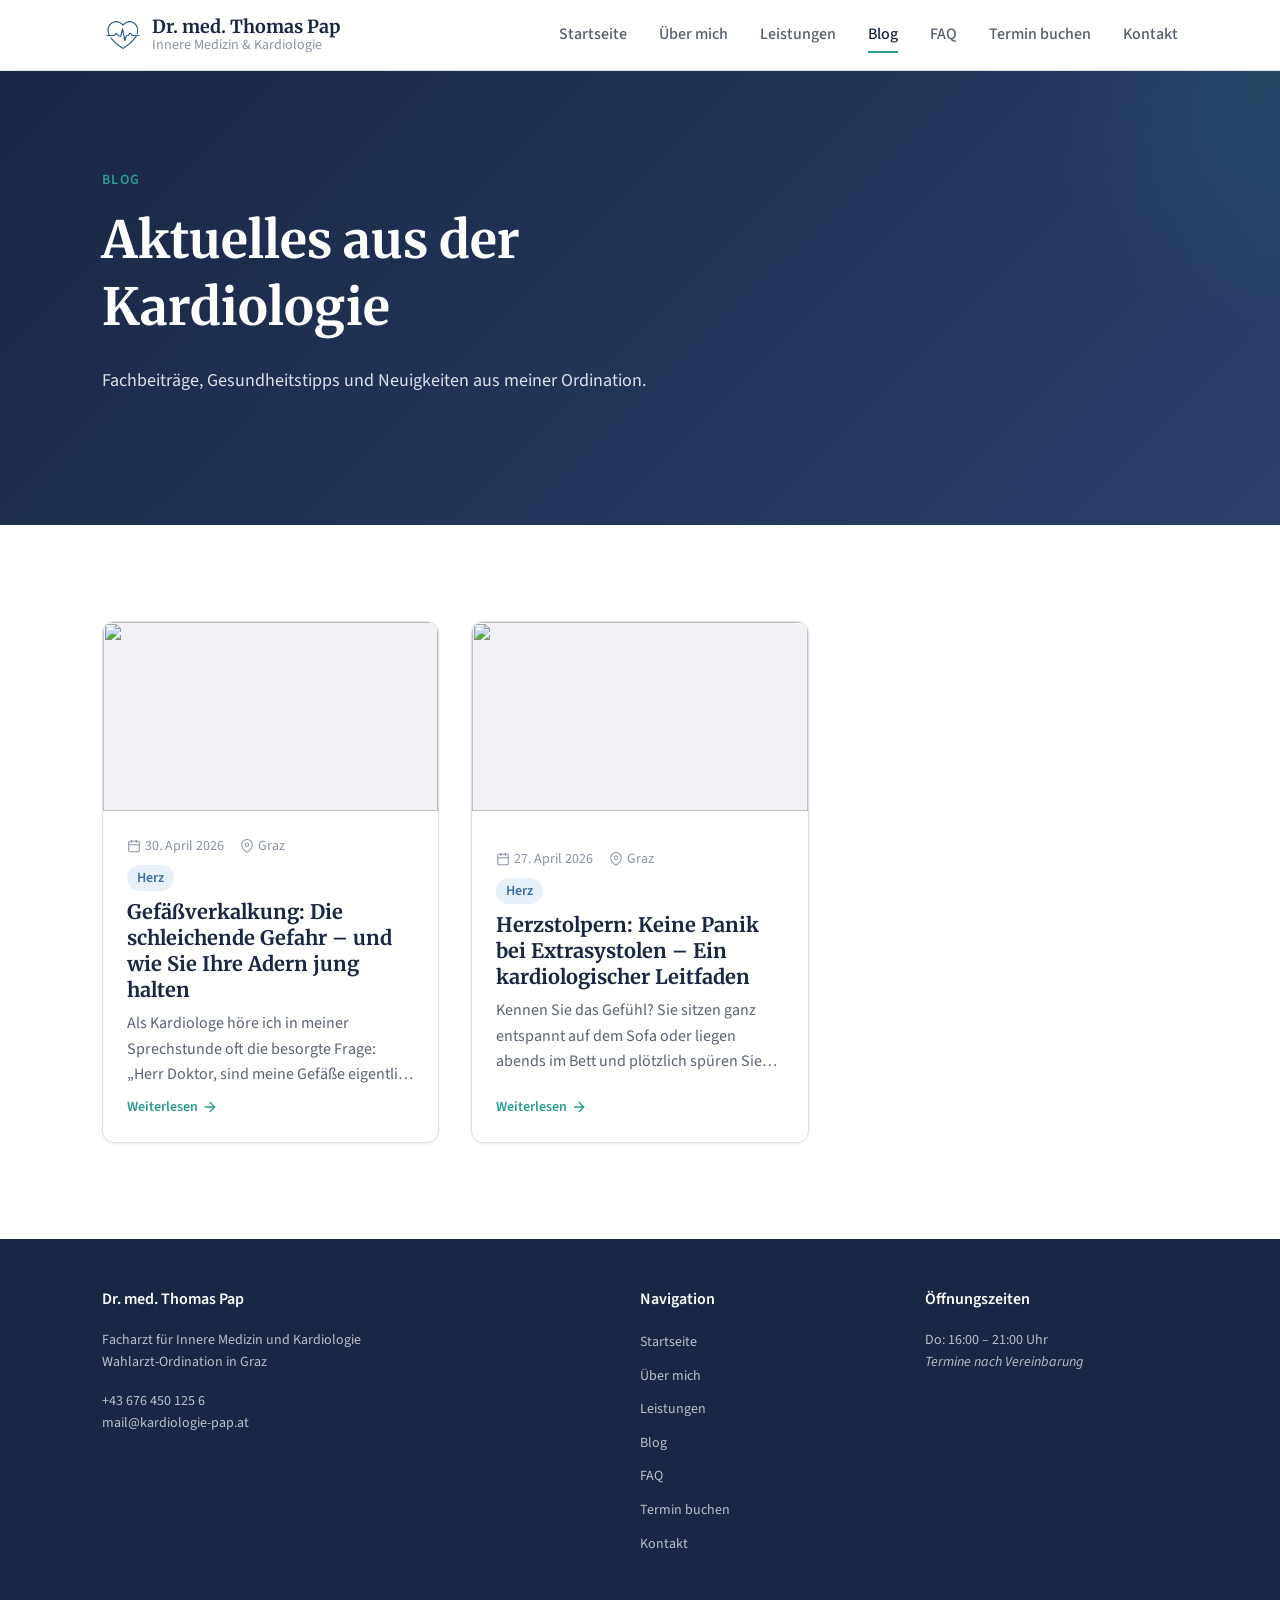
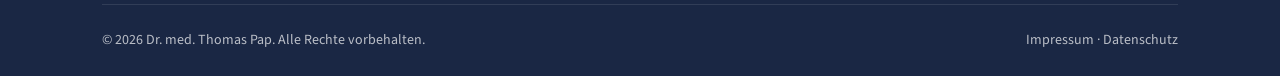
==== blog/index.html @ b49d15f1 "Initial commit" ====
<!DOCTYPE html>
<html lang="de-AT">
<head>
  <meta charset="UTF-8">
  <meta name="viewport" content="width=device-width, initial-scale=1.0">

  <!-- SEO -->
  <title>Blog – Dr. med. Thomas Pap | Kardiologe in Graz</title>
  <meta name="description" content="Aktuelles aus der Kardiologie: Fachbeiträge, Gesundheitstipps und Neuigkeiten aus der Ordination von Dr. med. Thomas Pap in Graz.">
  <meta name="robots" content="index, follow">
  <link rel="canonical" href="https://www.kardiologie-pap.at/blog/">

  <!-- Open Graph -->
  <meta property="og:type" content="website">
  <meta property="og:title" content="Blog – Dr. med. Thomas Pap | Kardiologe in Graz">
  <meta property="og:description" content="Aktuelles aus der Kardiologie: Fachbeiträge, Gesundheitstipps und Neuigkeiten aus der Ordination von Dr. med. Thomas Pap in Graz.">
  <meta property="og:url" content="https://www.kardiologie-pap.at/blog/">
  <meta property="og:locale" content="de_AT">
  <meta property="og:site_name" content="Dr. med. Thomas Pap">


  <link rel="icon" href="/favicon.ico" type="image/x-icon">
  <link rel="preconnect" href="https://fonts.googleapis.com">
  <link rel="preconnect" href="https://fonts.gstatic.com" crossorigin>
  <link href="https://fonts.googleapis.com/css2?family=Merriweather:wght@700&family=Source+Sans+3:wght@400;500;600;700&display=swap" rel="stylesheet">
  <link rel="stylesheet" href="/style.css">

  <style>
    .blog-grid {
      display: grid;
      gap: var(--sp-xl);
    }
    .blog-card {
      display: grid;
      background: var(--clr-white);
      border: 1px solid var(--clr-gray-200);
      border-radius: var(--border-radius-lg);
      overflow: hidden;
      box-shadow: var(--shadow-sm);
      transition: box-shadow var(--transition), transform var(--transition);
      cursor: pointer;
      text-decoration: none;
      color: inherit;
    }
    .blog-card:hover {
      box-shadow: var(--shadow-md);
      transform: translateY(-2px);
    }
    .blog-card__thumb {
      width: 100%;
      aspect-ratio: 16 / 9;
      overflow: hidden;
      background: var(--clr-gray-100);
    }
    .blog-card__thumb img {
      width: 100%;
      height: 100%;
      object-fit: cover;
      display: block;
    }
    .blog-card__body {
      padding: var(--sp-lg);
      display: flex;
      flex-direction: column;
      gap: var(--sp-sm);
    }
    .blog-card__meta {
      display: flex;
      flex-wrap: wrap;
      gap: var(--sp-sm) var(--sp-md);
      font-size: var(--fs-sm);
      color: var(--clr-gray-400);
    }
    .blog-card__meta span {
      display: inline-flex;
      align-items: center;
      gap: 4px;
    }
    .blog-card__meta svg {
      width: 14px;
      height: 14px;
      stroke: var(--clr-gray-400);
      fill: none;
      stroke-width: 1.8;
      stroke-linecap: round;
      stroke-linejoin: round;
    }
    .blog-card__category {
      display: inline-block;
      background: var(--clr-blue-light);
      color: var(--clr-blue);
      font-size: var(--fs-sm);
      font-weight: var(--fw-semibold);
      padding: 2px 10px;
      border-radius: 100px;
      width: fit-content;
    }
    .blog-card__title {
      font-family: var(--ff-heading);
      font-size: var(--fs-xl);
      font-weight: var(--fw-bold);
      color: var(--clr-navy);
      line-height: var(--lh-tight);
    }
    .blog-card__excerpt {
      font-size: var(--fs-base);
      color: var(--clr-text-light);
      line-height: var(--lh-normal);
      display: -webkit-box;
      -webkit-line-clamp: 3;
      -webkit-box-orient: vertical;
      overflow: hidden;
    }
    .blog-card__read-more {
      font-size: var(--fs-sm);
      font-weight: var(--fw-semibold);
      color: var(--clr-accent);
      margin-top: auto;
      display: inline-flex;
      align-items: center;
      gap: 4px;
    }
    .blog-card__read-more svg {
      width: 16px;
      height: 16px;
      stroke: currentColor;
      fill: none;
      stroke-width: 2;
      stroke-linecap: round;
      stroke-linejoin: round;
    }
    .blog-state {
      text-align: center;
      padding: var(--sp-3xl) var(--sp-lg);
      color: var(--clr-gray-400);
    }
    .blog-state svg {
      width: 64px;
      height: 64px;
      stroke: var(--clr-gray-200);
      fill: none;
      stroke-width: 1.5;
      stroke-linecap: round;
      stroke-linejoin: round;
      margin-bottom: var(--sp-md);
    }
    .blog-state p { font-size: var(--fs-lg); }
    @media (min-width: 600px) {
      .blog-grid { grid-template-columns: repeat(2, 1fr); }
    }
    @media (min-width: 900px) {
      .blog-grid { grid-template-columns: repeat(3, 1fr); }
    }
  </style>
</head>
<body>

  <a href="#main-content" class="skip-link">Zum Hauptinhalt springen</a>

  <header class="site-header" role="banner">
    <div class="container">
      <a href="/" class="logo" aria-label="Zur Startseite von Dr. med. Thomas Pap">
        <img src="/img/icons/logo.png" alt="" class="logo__img" width="42" height="42">
        <span class="logo__text">
          <span class="logo__name">Dr. med. Thomas Pap</span>
          <span class="logo__subtitle">Innere Medizin &amp; Kardiologie</span>
        </span>
      </a>
      <nav class="main-nav" aria-label="Hauptnavigation">
        <ul class="main-nav__list">
          <li><a href="/" class="main-nav__link">Startseite</a></li>
          <li><a href="/ueber-mich/" class="main-nav__link">Über mich</a></li>
          <li><a href="/leistungen/" class="main-nav__link">Leistungen</a></li>
          <li><a href="/blog/" class="main-nav__link main-nav__link--active" aria-current="page">Blog</a></li>
          <li><a href="/faq/" class="main-nav__link">FAQ</a></li>
          <li><a href="/termin/" class="main-nav__link">Termin buchen</a></li>
          <li><a href="/kontakt/" class="main-nav__link">Kontakt</a></li>
        </ul>
      </nav>
      <button class="burger" aria-label="Menü öffnen" aria-expanded="false" aria-controls="mobile-nav">
        <span class="burger__line"></span>
        <span class="burger__line"></span>
        <span class="burger__line"></span>
      </button>
    </div>
  </header>

  <nav class="mobile-nav" id="mobile-nav" aria-label="Mobile Navigation" aria-hidden="true">
    <ul class="mobile-nav__list">
      <li><a href="/" class="mobile-nav__link">Startseite</a></li>
      <li><a href="/ueber-mich/" class="mobile-nav__link">Über mich</a></li>
      <li><a href="/leistungen/" class="mobile-nav__link">Leistungen</a></li>
      <li><a href="/blog/" class="mobile-nav__link" aria-current="page">Blog</a></li>
      <li><a href="/faq/" class="mobile-nav__link">FAQ</a></li>
      <li><a href="/termin/" class="mobile-nav__link">Termin buchen</a></li>
      <li><a href="/kontakt/" class="mobile-nav__link">Kontakt</a></li>
    </ul>
  </nav>

  <main id="main-content">
    <section class="hero hero--compact" aria-labelledby="page-title">
      <div class="container">
        <div class="hero__content">
          <span class="hero__overline">Blog</span>
          <h1 id="page-title" class="hero__title">Aktuelles aus der Kardiologie</h1>
          <p class="hero__text">
            Fachbeiträge, Gesundheitstipps und Neuigkeiten aus meiner Ordination.
          </p>
        </div>
      </div>
    </section>

    <section class="section" aria-labelledby="blog-listing-title">
      <div class="container">
        <h2 id="blog-listing-title" class="sr-only">Alle Beiträge</h2>
        <div class="blog-grid">
          <a href="/blog/gefaessverkalkung-die-schleichende-gefahr-und-wie-sie-ihre-adern-jung-halten/" class="blog-card" aria-label="Gefäßverkalkung: Die schleichende Gefahr – und wie Sie Ihre Adern jung halten">
            <div class="blog-card__thumb"><img src="https://images.ctfassets.net/6sdconw1l4gr/7nNPkNC2DsOHUejgGKo9J9/19fb65e7c8d4712c5607fc80df3ca9a5/Bildschirmfoto_2026-04-07_um_18.14.18.png?w=600&amp;h=338&amp;fit=fill&amp;q=80" alt="" loading="lazy"></div>
            <div class="blog-card__body">
              <div class="blog-card__meta">
                <span><svg viewBox="0 0 24 24" xmlns="http://www.w3.org/2000/svg"><rect x="3" y="4" width="18" height="18" rx="2" ry="2"/><line x1="16" y1="2" x2="16" y2="6"/><line x1="8" y1="2" x2="8" y2="6"/><line x1="3" y1="10" x2="21" y2="10"/></svg> 30. April 2026</span>
                <span><svg viewBox="0 0 24 24" xmlns="http://www.w3.org/2000/svg"><path d="M21 10c0 7-9 13-9 13s-9-6-9-13a9 9 0 0 1 18 0z"/><circle cx="12" cy="10" r="3"/></svg> Graz</span>
              </div>
              <span class="blog-card__category">Herz</span>
              <h3 class="blog-card__title">Gefäßverkalkung: Die schleichende Gefahr – und wie Sie Ihre Adern jung halten</h3>
              <p class="blog-card__excerpt">Als Kardiologe höre ich in meiner Sprechstunde oft die besorgte Frage: „Herr Doktor, sind meine Gefäße eigentlich schon verkalkt?“ Der medizinische Fachbegriff ...</p>
              <span class="blog-card__read-more">Weiterlesen <svg viewBox="0 0 24 24" xmlns="http://www.w3.org/2000/svg"><line x1="5" y1="12" x2="19" y2="12"/><polyline points="12 5 19 12 12 19"/></svg></span>
            </div>
          </a>

          <a href="/blog/herzstolpern-keine-panik-bei-extrasystolen-ein-kardiologischer-leitfaden/" class="blog-card" aria-label="Herzstolpern: Keine Panik bei Extrasystolen – Ein kardiologischer Leitfaden">
            <div class="blog-card__thumb"><img src="https://images.ctfassets.net/6sdconw1l4gr/7Fhcdj0v82UOC1ypyKiWtR/5c0480b1bed5fb005dbb549a1f64c966/Bildschirmfoto_2026-04-07_um_18.13.57.png?w=600&amp;h=338&amp;fit=fill&amp;q=80" alt="" loading="lazy"></div>
            <div class="blog-card__body">
              <div class="blog-card__meta">
                <span><svg viewBox="0 0 24 24" xmlns="http://www.w3.org/2000/svg"><rect x="3" y="4" width="18" height="18" rx="2" ry="2"/><line x1="16" y1="2" x2="16" y2="6"/><line x1="8" y1="2" x2="8" y2="6"/><line x1="3" y1="10" x2="21" y2="10"/></svg> 27. April 2026</span>
                <span><svg viewBox="0 0 24 24" xmlns="http://www.w3.org/2000/svg"><path d="M21 10c0 7-9 13-9 13s-9-6-9-13a9 9 0 0 1 18 0z"/><circle cx="12" cy="10" r="3"/></svg> Graz</span>
              </div>
              <span class="blog-card__category">Herz</span>
              <h3 class="blog-card__title">Herzstolpern: Keine Panik bei Extrasystolen – Ein kardiologischer Leitfaden</h3>
              <p class="blog-card__excerpt">Kennen Sie das Gefühl? Sie sitzen ganz entspannt auf dem Sofa oder liegen abends im Bett und plötzlich spüren Sie es: ein unerwartetes Pochen in der Brust, ein ...</p>
              <span class="blog-card__read-more">Weiterlesen <svg viewBox="0 0 24 24" xmlns="http://www.w3.org/2000/svg"><line x1="5" y1="12" x2="19" y2="12"/><polyline points="12 5 19 12 12 19"/></svg></span>
            </div>
          </a>
        </div>
      </div>
    </section>
  </main>

  <footer class="site-footer" role="contentinfo">
    <div class="container">
      <div class="footer-grid">
        <div>
          <p class="footer__heading">Dr. med. Thomas Pap</p>
          <p class="footer__text">
            Facharzt für Innere Medizin und Kardiologie<br>
            Wahlarzt-Ordination in Graz
          </p>
          <p class="footer__text" style="margin-top: var(--sp-md);">
            <a href="tel:+436764501256">+43 676 450 125 6</a><br>
            <a href="mailto:mail@kardiologie-pap.at">mail@kardiologie-pap.at</a>
          </p>
        </div>
        <div>
          <p class="footer__heading">Navigation</p>
          <ul class="footer__nav-list">
            <li><a href="/" class="footer__nav-link">Startseite</a></li>
            <li><a href="/ueber-mich/" class="footer__nav-link">Über mich</a></li>
            <li><a href="/leistungen/" class="footer__nav-link">Leistungen</a></li>
            <li><a href="/blog/" class="footer__nav-link">Blog</a></li>
            <li><a href="/faq/" class="footer__nav-link">FAQ</a></li>
            <li><a href="/termin/" class="footer__nav-link">Termin buchen</a></li>
            <li><a href="/kontakt/" class="footer__nav-link">Kontakt</a></li>
          </ul>
        </div>
        <div>
          <p class="footer__heading">Öffnungszeiten</p>
          <p class="footer__text">
            Do: 16:00 – 21:00 Uhr<br>
            
            <em>Termine nach Vereinbarung</em>
          </p>
        </div>
      </div>
      <div class="footer__bottom">
        <span>&copy; 2026 Dr. med. Thomas Pap. Alle Rechte vorbehalten.</span>
        <span>
          <a href="/impressum/">Impressum</a> &middot;
          <a href="/datenschutz/">Datenschutz</a>
        </span>
      </div>
    </div>
  </footer>

  <script>
    (function () {
      'use strict';
      var burger = document.querySelector('.burger');
      var mobileNav = document.getElementById('mobile-nav');
      var mobileLinks = mobileNav.querySelectorAll('.mobile-nav__link');
      function toggleMenu() {
        var isOpen = burger.getAttribute('aria-expanded') === 'true';
        burger.setAttribute('aria-expanded', String(!isOpen));
        burger.setAttribute('aria-label', isOpen ? 'Menü öffnen' : 'Menü schließen');
        mobileNav.setAttribute('aria-hidden', String(isOpen));
        document.body.style.overflow = isOpen ? '' : 'hidden';
      }
      burger.addEventListener('click', toggleMenu);
      mobileLinks.forEach(function (link) {
        link.addEventListener('click', function () {
          burger.setAttribute('aria-expanded', 'false');
          burger.setAttribute('aria-label', 'Menü öffnen');
          mobileNav.setAttribute('aria-hidden', 'true');
          document.body.style.overflow = '';
        });
      });
      document.addEventListener('keydown', function (e) {
        if (e.key === 'Escape' && burger.getAttribute('aria-expanded') === 'true') {
          toggleMenu(); burger.focus();
        }
      });
      var header = document.querySelector('.site-header');
      window.addEventListener('scroll', function () {
        header.classList.toggle('scrolled', window.scrollY > 10);
      }, { passive: true });
    })();
  </script>
</body>
</html>
---- style.css ----
/* ============================================
   Dr. med. Thomas Pap – Kardiologie Graz
   Global Stylesheet | Mobile-First
   ============================================ */

/* --- CSS Custom Properties --- */
:root {
  /* Colors */
  --clr-navy: #1a2744;
  --clr-navy-light: #2a3f6a;
  --clr-blue: #3a6ea5;
  --clr-blue-light: #e8f0fa;
  --clr-accent: #2a9d8f;
  --clr-accent-hover: #21867a;
  --clr-white: #ffffff;
  --clr-offwhite: #f7f9fc;
  --clr-gray-100: #f0f2f5;
  --clr-gray-200: #dce1e8;
  --clr-gray-400: #8a94a6;
  --clr-gray-600: #555e6e;
  --clr-gray-800: #2d3342;
  --clr-text: #333b4a;
  --clr-text-light: #5a6375;
  --clr-danger: #c0392b;

  /* Typography */
  --ff-heading: 'Merriweather', Georgia, 'Times New Roman', serif;
  --ff-body: 'Source Sans 3', 'Segoe UI', Roboto, Helvetica, Arial, sans-serif;
  --fs-base: 1rem;
  --fs-sm: 0.875rem;
  --fs-lg: 1.125rem;
  --fs-xl: 1.25rem;
  --fs-2xl: 1.5rem;
  --fs-3xl: 2rem;
  --fs-4xl: 2.5rem;
  --fs-hero: 2.75rem;
  --fw-normal: 400;
  --fw-medium: 500;
  --fw-semibold: 600;
  --fw-bold: 700;
  --lh-tight: 1.3;
  --lh-normal: 1.6;
  --lh-loose: 1.8;

  /* Spacing */
  --sp-xs: 0.25rem;
  --sp-sm: 0.5rem;
  --sp-md: 1rem;
  --sp-lg: 1.5rem;
  --sp-xl: 2rem;
  --sp-2xl: 3rem;
  --sp-3xl: 4rem;
  --sp-4xl: 6rem;

  /* Layout */
  --max-width: 1140px;
  --max-width-narrow: 780px;
  --border-radius: 6px;
  --border-radius-lg: 12px;

  /* Shadows */
  --shadow-sm: 0 1px 3px rgba(26, 39, 68, 0.08);
  --shadow-md: 0 4px 12px rgba(26, 39, 68, 0.1);
  --shadow-lg: 0 8px 30px rgba(26, 39, 68, 0.12);

  /* Transitions */
  --transition: 0.25s ease;
}

/* --- Reset & Base --- */
*,
*::before,
*::after {
  box-sizing: border-box;
  margin: 0;
  padding: 0;
}

html {
  scroll-behavior: smooth;
  -webkit-text-size-adjust: 100%;
}

body {
  font-family: var(--ff-body);
  font-size: var(--fs-base);
  font-weight: var(--fw-normal);
  line-height: var(--lh-normal);
  color: var(--clr-text);
  background-color: var(--clr-white);
  -webkit-font-smoothing: antialiased;
  -moz-osx-font-smoothing: grayscale;
}

img {
  max-width: 100%;
  height: auto;
  display: block;
}

a {
  color: var(--clr-blue);
  text-decoration: none;
  transition: color var(--transition);
}

a:hover,
a:focus-visible {
  color: var(--clr-accent);
}

ul, ol {
  list-style: none;
}

h1, h2, h3, h4, h5, h6 {
  font-family: var(--ff-heading);
  font-weight: var(--fw-bold);
  line-height: var(--lh-tight);
  color: var(--clr-navy);
}

h1 { font-size: var(--fs-3xl); }
h2 { font-size: var(--fs-2xl); }
h3 { font-size: var(--fs-xl); }

p + p {
  margin-top: var(--sp-md);
}

/* --- Focus Visible (a11y) --- */
:focus-visible {
  outline: 3px solid var(--clr-accent);
  outline-offset: 2px;
}

/* --- Skip to Content (a11y) --- */
.skip-link {
  position: absolute;
  top: -100%;
  left: var(--sp-md);
  background: var(--clr-navy);
  color: var(--clr-white);
  padding: var(--sp-sm) var(--sp-md);
  border-radius: var(--border-radius);
  z-index: 1000;
  font-weight: var(--fw-semibold);
}

.skip-link:focus {
  top: var(--sp-md);
}

/* --- Container --- */
.container {
  width: 100%;
  max-width: var(--max-width);
  margin-inline: auto;
  padding-inline: var(--sp-lg);
}

.container--narrow {
  max-width: var(--max-width-narrow);
}

/* --- Buttons --- */
.btn {
  display: inline-flex;
  align-items: center;
  justify-content: center;
  gap: var(--sp-sm);
  padding: 0.8em 1.8em;
  font-family: var(--ff-body);
  font-size: var(--fs-base);
  font-weight: var(--fw-semibold);
  line-height: 1;
  border: 2px solid transparent;
  border-radius: var(--border-radius);
  cursor: pointer;
  transition: background-color var(--transition), color var(--transition), border-color var(--transition), transform var(--transition);
  text-align: center;
}

.btn:hover {
  transform: translateY(-1px);
}

.btn:active {
  transform: translateY(0);
}

.btn--primary {
  background-color: var(--clr-accent);
  color: var(--clr-white);
  border-color: var(--clr-accent);
}

.btn--primary:hover,
.btn--primary:focus-visible {
  background-color: var(--clr-accent-hover);
  border-color: var(--clr-accent-hover);
  color: var(--clr-white);
}

.btn--outline {
  background-color: transparent;
  color: var(--clr-white);
  border-color: var(--clr-white);
}

.btn--outline:hover,
.btn--outline:focus-visible {
  background-color: var(--clr-white);
  color: var(--clr-navy);
}

.btn--outline-dark {
  background-color: transparent;
  color: var(--clr-navy);
  border-color: var(--clr-navy);
}

.btn--outline-dark:hover,
.btn--outline-dark:focus-visible {
  background-color: var(--clr-navy);
  color: var(--clr-white);
}

.btn--lg {
  padding: 1em 2.4em;
  font-size: var(--fs-lg);
}

/* --- Header / Navigation --- */
.site-header {
  position: sticky;
  top: 0;
  z-index: 100;
  background-color: var(--clr-white);
  border-bottom: 1px solid var(--clr-gray-200);
  transition: box-shadow var(--transition);
}

.site-header.scrolled {
  box-shadow: var(--shadow-md);
}

.site-header .container {
  display: flex;
  align-items: center;
  justify-content: space-between;
  height: 70px;
}

.logo {
  display: flex;
  align-items: center;
  gap: var(--sp-sm);
  text-decoration: none;
  line-height: 1.2;
}

.logo__img {
  width: 42px;
  height: 42px;
  border-radius: 6px;
  object-fit: contain;
  flex-shrink: 0;
}

.logo__text {
  display: flex;
  flex-direction: column;
}

.logo__name {
  font-family: var(--ff-heading);
  font-size: var(--fs-lg);
  font-weight: var(--fw-bold);
  color: var(--clr-navy);
}

.logo__subtitle {
  font-size: var(--fs-sm);
  color: var(--clr-gray-400);
  font-weight: var(--fw-normal);
}

/* Desktop Nav */
.main-nav__list {
  display: none;
  gap: var(--sp-xl);
}

.main-nav__link {
  font-size: var(--fs-base);
  font-weight: var(--fw-medium);
  color: var(--clr-gray-600);
  padding: var(--sp-sm) 0;
  position: relative;
  transition: color var(--transition);
}

.main-nav__link::after {
  content: '';
  position: absolute;
  bottom: 0;
  left: 0;
  width: 0;
  height: 2px;
  background-color: var(--clr-accent);
  transition: width var(--transition);
}

.main-nav__link:hover,
.main-nav__link:focus-visible,
.main-nav__link--active {
  color: var(--clr-navy);
}

.main-nav__link:hover::after,
.main-nav__link:focus-visible::after,
.main-nav__link--active::after {
  width: 100%;
}

/* Burger Button */
.burger {
  display: flex;
  flex-direction: column;
  justify-content: center;
  gap: 5px;
  width: 30px;
  height: 30px;
  background: none;
  border: none;
  cursor: pointer;
  padding: 0;
  z-index: 110;
}

.burger__line {
  display: block;
  width: 100%;
  height: 2px;
  background-color: var(--clr-navy);
  border-radius: 2px;
  transition: transform var(--transition), opacity var(--transition);
}

.burger[aria-expanded="true"] .burger__line:nth-child(1) {
  transform: translateY(7px) rotate(45deg);
}

.burger[aria-expanded="true"] .burger__line:nth-child(2) {
  opacity: 0;
}

.burger[aria-expanded="true"] .burger__line:nth-child(3) {
  transform: translateY(-7px) rotate(-45deg);
}

/* Mobile Menu Overlay */
.mobile-nav {
  position: fixed;
  inset: 0;
  background-color: rgba(26, 39, 68, 0.97);
  display: flex;
  align-items: center;
  justify-content: center;
  opacity: 0;
  visibility: hidden;
  transition: opacity 0.3s ease, visibility 0.3s ease;
  z-index: 105;
}

.mobile-nav[aria-hidden="false"] {
  opacity: 1;
  visibility: visible;
}

.mobile-nav__list {
  text-align: center;
  display: flex;
  flex-direction: column;
  gap: var(--sp-xl);
}

.mobile-nav__link {
  font-family: var(--ff-heading);
  font-size: var(--fs-2xl);
  color: var(--clr-white);
  font-weight: var(--fw-bold);
  transition: color var(--transition);
}

.mobile-nav__link:hover,
.mobile-nav__link:focus-visible {
  color: var(--clr-accent);
}

/* --- Hero Section --- */
.hero {
  background: linear-gradient(135deg, var(--clr-navy) 0%, var(--clr-navy-light) 100%);
  color: var(--clr-white);
  padding: var(--sp-3xl) 0 var(--sp-4xl);
  position: relative;
  overflow: hidden;
}

.hero::before {
  content: '';
  position: absolute;
  top: -50%;
  right: -20%;
  width: 500px;
  height: 500px;
  background: radial-gradient(circle, rgba(42, 157, 143, 0.15) 0%, transparent 70%);
  border-radius: 50%;
  pointer-events: none;
}

/* Video Hero (index.html only, desktop) */
.hero--video {
  padding: 0;
  min-height: 520px;
  display: flex;
  align-items: center;
}

.hero--video::before { display: none; }

.hero__video-wrap {
  position: absolute;
  inset: 0;
  z-index: 0;
  overflow: hidden;
  display: none; /* hidden on mobile */
}

.hero__video-wrap video {
  width: 100%;
  height: 100%;
  object-fit: cover;
}

.hero__video-overlay {
  position: absolute;
  inset: 0;
  background: linear-gradient(135deg, rgba(26, 39, 68, 0.82) 0%, rgba(42, 63, 106, 0.72) 100%);
}

/* Fallback image for mobile / no-video */
.hero__fallback-img {
  position: absolute;
  inset: 0;
  z-index: 0;
  overflow: hidden;
}

.hero__fallback-img img {
  width: 100%;
  height: 100%;
  object-fit: cover;
}

.hero__fallback-img::after {
  content: '';
  position: absolute;
  inset: 0;
  background: linear-gradient(135deg, rgba(26, 39, 68, 0.85) 0%, rgba(42, 63, 106, 0.75) 100%);
}

.hero__content {
  position: relative;
  z-index: 1;
  max-width: 640px;
}

.hero__overline {
  display: inline-block;
  font-size: var(--fs-sm);
  font-weight: var(--fw-semibold);
  text-transform: uppercase;
  letter-spacing: 0.1em;
  color: var(--clr-accent);
  margin-bottom: var(--sp-md);
}

.hero__title {
  font-size: var(--fs-3xl);
  color: var(--clr-white);
  margin-bottom: var(--sp-lg);
}

.hero__text {
  font-size: var(--fs-lg);
  line-height: var(--lh-loose);
  color: rgba(255, 255, 255, 0.85);
  margin-bottom: var(--sp-xl);
}

.hero__actions {
  display: flex;
  flex-wrap: wrap;
  gap: var(--sp-md);
}

/* --- Sections (generic) --- */
.section {
  padding: var(--sp-3xl) 0;
}

.section--alt {
  background-color: var(--clr-offwhite);
}

.section__header {
  text-align: center;
  margin-bottom: var(--sp-2xl);
}

.section__overline {
  display: block;
  font-size: var(--fs-sm);
  font-weight: var(--fw-semibold);
  text-transform: uppercase;
  letter-spacing: 0.08em;
  color: var(--clr-accent);
  margin-bottom: var(--sp-sm);
}

.section__title {
  margin-bottom: var(--sp-md);
}

.section__subtitle {
  max-width: 600px;
  margin-inline: auto;
  color: var(--clr-text-light);
  font-size: var(--fs-lg);
  line-height: var(--lh-normal);
}

/* --- Intro / About Preview --- */
.intro-grid {
  display: grid;
  gap: var(--sp-2xl);
}

.intro__text p {
  color: var(--clr-text-light);
  line-height: var(--lh-loose);
}

.intro__text p + p {
  margin-top: var(--sp-md);
}

.intro__highlights {
  display: grid;
  gap: var(--sp-md);
  margin-top: var(--sp-xl);
}

.highlight-item {
  display: flex;
  align-items: flex-start;
  gap: var(--sp-md);
  padding: var(--sp-lg);
  background: var(--clr-white);
  border-radius: var(--border-radius-lg);
  box-shadow: var(--shadow-sm);
  border-left: 3px solid var(--clr-accent);
}

.highlight-item__icon {
  flex-shrink: 0;
  width: 44px;
  height: 44px;
  display: flex;
  align-items: center;
  justify-content: center;
  background: var(--clr-blue-light);
  border-radius: 50%;
}

.highlight-item__icon svg {
  width: 22px;
  height: 22px;
  stroke: var(--clr-navy);
  fill: none;
  stroke-width: 1.8;
  stroke-linecap: round;
  stroke-linejoin: round;
}

.highlight-item__content h3 {
  font-size: var(--fs-base);
  font-family: var(--ff-body);
  font-weight: var(--fw-semibold);
  margin-bottom: var(--sp-xs);
}

.highlight-item__content p {
  font-size: var(--fs-sm);
  color: var(--clr-gray-600);
  line-height: var(--lh-normal);
}

/* --- Services Grid --- */
.services-grid {
  display: grid;
  gap: var(--sp-lg);
}

.service-card {
  background: var(--clr-white);
  border-radius: var(--border-radius-lg);
  padding: var(--sp-xl);
  box-shadow: var(--shadow-sm);
  transition: box-shadow var(--transition), transform var(--transition);
  border: 1px solid var(--clr-gray-200);
}

.service-card:hover {
  box-shadow: var(--shadow-md);
  transform: translateY(-2px);
}

.service-card__icon {
  width: 52px;
  height: 52px;
  display: flex;
  align-items: center;
  justify-content: center;
  background: var(--clr-blue-light);
  border-radius: var(--border-radius-lg);
  margin-bottom: var(--sp-md);
}

.service-card__icon svg {
  width: 26px;
  height: 26px;
  stroke: var(--clr-navy);
  fill: none;
  stroke-width: 1.8;
  stroke-linecap: round;
  stroke-linejoin: round;
}

/* --- Placeholder Images --- */
.img-placeholder {
  width: 100%;
  aspect-ratio: 4 / 3;
  background: var(--clr-gray-100);
  border-radius: var(--border-radius-lg);
  overflow: hidden;
  position: relative;
}

.img-placeholder img {
  width: 100%;
  height: 100%;
  object-fit: cover;
}

.img-portrait {
  aspect-ratio: 3 / 4;
  max-width: 380px;
}

.img-wide {
  aspect-ratio: 16 / 9;
}

.service-card__title {
  font-size: var(--fs-lg);
  font-family: var(--ff-body);
  font-weight: var(--fw-bold);
  margin-bottom: var(--sp-sm);
}

.service-card__text {
  color: var(--clr-text-light);
  font-size: var(--fs-sm);
  line-height: var(--lh-normal);
}

/* --- Wahlarzt Info Banner --- */
.info-banner {
  background: linear-gradient(135deg, var(--clr-blue-light) 0%, var(--clr-gray-100) 100%);
  border-radius: var(--border-radius-lg);
  padding: var(--sp-xl);
  border: 1px solid var(--clr-gray-200);
}

.info-banner__title {
  font-size: var(--fs-xl);
  margin-bottom: var(--sp-md);
  display: flex;
  align-items: center;
  gap: var(--sp-sm);
}

.info-banner__text {
  color: var(--clr-text-light);
  line-height: var(--lh-loose);
}

.info-banner__text + .info-banner__text {
  margin-top: var(--sp-sm);
}

/* --- CTA Section --- */
.cta-section {
  background: linear-gradient(135deg, var(--clr-navy) 0%, var(--clr-navy-light) 100%);
  color: var(--clr-white);
  text-align: center;
  padding: var(--sp-3xl) 0;
}

.cta-section__title {
  color: var(--clr-white);
  margin-bottom: var(--sp-md);
}

.cta-section__text {
  color: rgba(255, 255, 255, 0.8);
  font-size: var(--fs-lg);
  margin-bottom: var(--sp-xl);
  max-width: 520px;
  margin-inline: auto;
}

/* --- Footer --- */
.site-footer {
  background-color: var(--clr-navy);
  color: rgba(255, 255, 255, 0.7);
  padding: var(--sp-2xl) 0 var(--sp-lg);
}

.footer-grid {
  display: grid;
  gap: var(--sp-xl);
  margin-bottom: var(--sp-2xl);
}

.footer__heading {
  font-family: var(--ff-body);
  font-size: var(--fs-base);
  font-weight: var(--fw-semibold);
  color: var(--clr-white);
  margin-bottom: var(--sp-md);
}

.footer__text {
  font-size: var(--fs-sm);
  line-height: var(--lh-normal);
}

.footer__text a {
  color: rgba(255, 255, 255, 0.7);
}

.footer__text a:hover {
  color: var(--clr-accent);
}

.footer__nav-list {
  display: flex;
  flex-direction: column;
  gap: var(--sp-sm);
}

.footer__nav-link {
  font-size: var(--fs-sm);
  color: rgba(255, 255, 255, 0.7);
  transition: color var(--transition);
}

.footer__nav-link:hover,
.footer__nav-link:focus-visible {
  color: var(--clr-accent);
}

.footer__bottom {
  border-top: 1px solid rgba(255, 255, 255, 0.1);
  padding-top: var(--sp-lg);
  display: flex;
  flex-direction: column;
  gap: var(--sp-sm);
  font-size: var(--fs-sm);
  text-align: center;
}

.footer__bottom a {
  color: rgba(255, 255, 255, 0.7);
}

.footer__bottom a:hover {
  color: var(--clr-accent);
}

/* --- Utility Classes --- */
.text-center { text-align: center; }
.sr-only {
  position: absolute;
  width: 1px;
  height: 1px;
  padding: 0;
  margin: -1px;
  overflow: hidden;
  clip: rect(0, 0, 0, 0);
  white-space: nowrap;
  border-width: 0;
}

/* ============================================
   Media Queries – Progressive Enhancement
   ============================================ */

/* Tablet (≥600px) */
@media (min-width: 600px) {
  h1 { font-size: var(--fs-4xl); }
  h2 { font-size: var(--fs-3xl); }

  .hero {
    padding: var(--sp-4xl) 0;
  }

  .hero__title {
    font-size: var(--fs-4xl);
  }

  .services-grid {
    grid-template-columns: repeat(2, 1fr);
  }

  .intro-grid {
    grid-template-columns: 1fr 1fr;
    align-items: start;
  }

  .footer-grid {
    grid-template-columns: repeat(2, 1fr);
  }
}

/* Desktop (≥900px) */
@media (min-width: 900px) {
  .hero__title {
    font-size: var(--fs-hero);
  }

  .hero--video {
    min-height: 600px;
    padding: var(--sp-4xl) 0;
  }

  .hero__video-wrap {
    display: block;
  }

  .hero--video .hero__fallback-img {
    display: none;
  }

  .main-nav__list {
    display: flex;
  }

  .burger {
    display: none;
  }

  .services-grid {
    grid-template-columns: repeat(3, 1fr);
  }

  .footer-grid {
    grid-template-columns: 2fr 1fr 1fr;
  }

  .footer__bottom {
    flex-direction: row;
    justify-content: space-between;
    text-align: left;
  }

  .section {
    padding: var(--sp-4xl) 0;
  }

  .info-banner {
    padding: var(--sp-2xl);
  }
}

/* Large Desktop (≥1100px) */
@media (min-width: 1100px) {
  .hero__title {
    font-size: 3.2rem;
  }

  .container {
    padding-inline: var(--sp-xl);
  }
}

/* --- Reduced Motion (a11y) --- */
@media (prefers-reduced-motion: reduce) {
  *,
  *::before,
  *::after {
    animation-duration: 0.01ms !important;
    animation-iteration-count: 1 !important;
    transition-duration: 0.01ms !important;
    scroll-behavior: auto !important;
  }
}

/* --- Print Styles --- */
@media print {
  .site-header,
  .burger,
  .mobile-nav,
  .cta-section {
    display: none;
  }

  body {
    font-size: 12pt;
    color: #000;
  }

  a {
    color: #000;
    text-decoration: underline;
  }
}
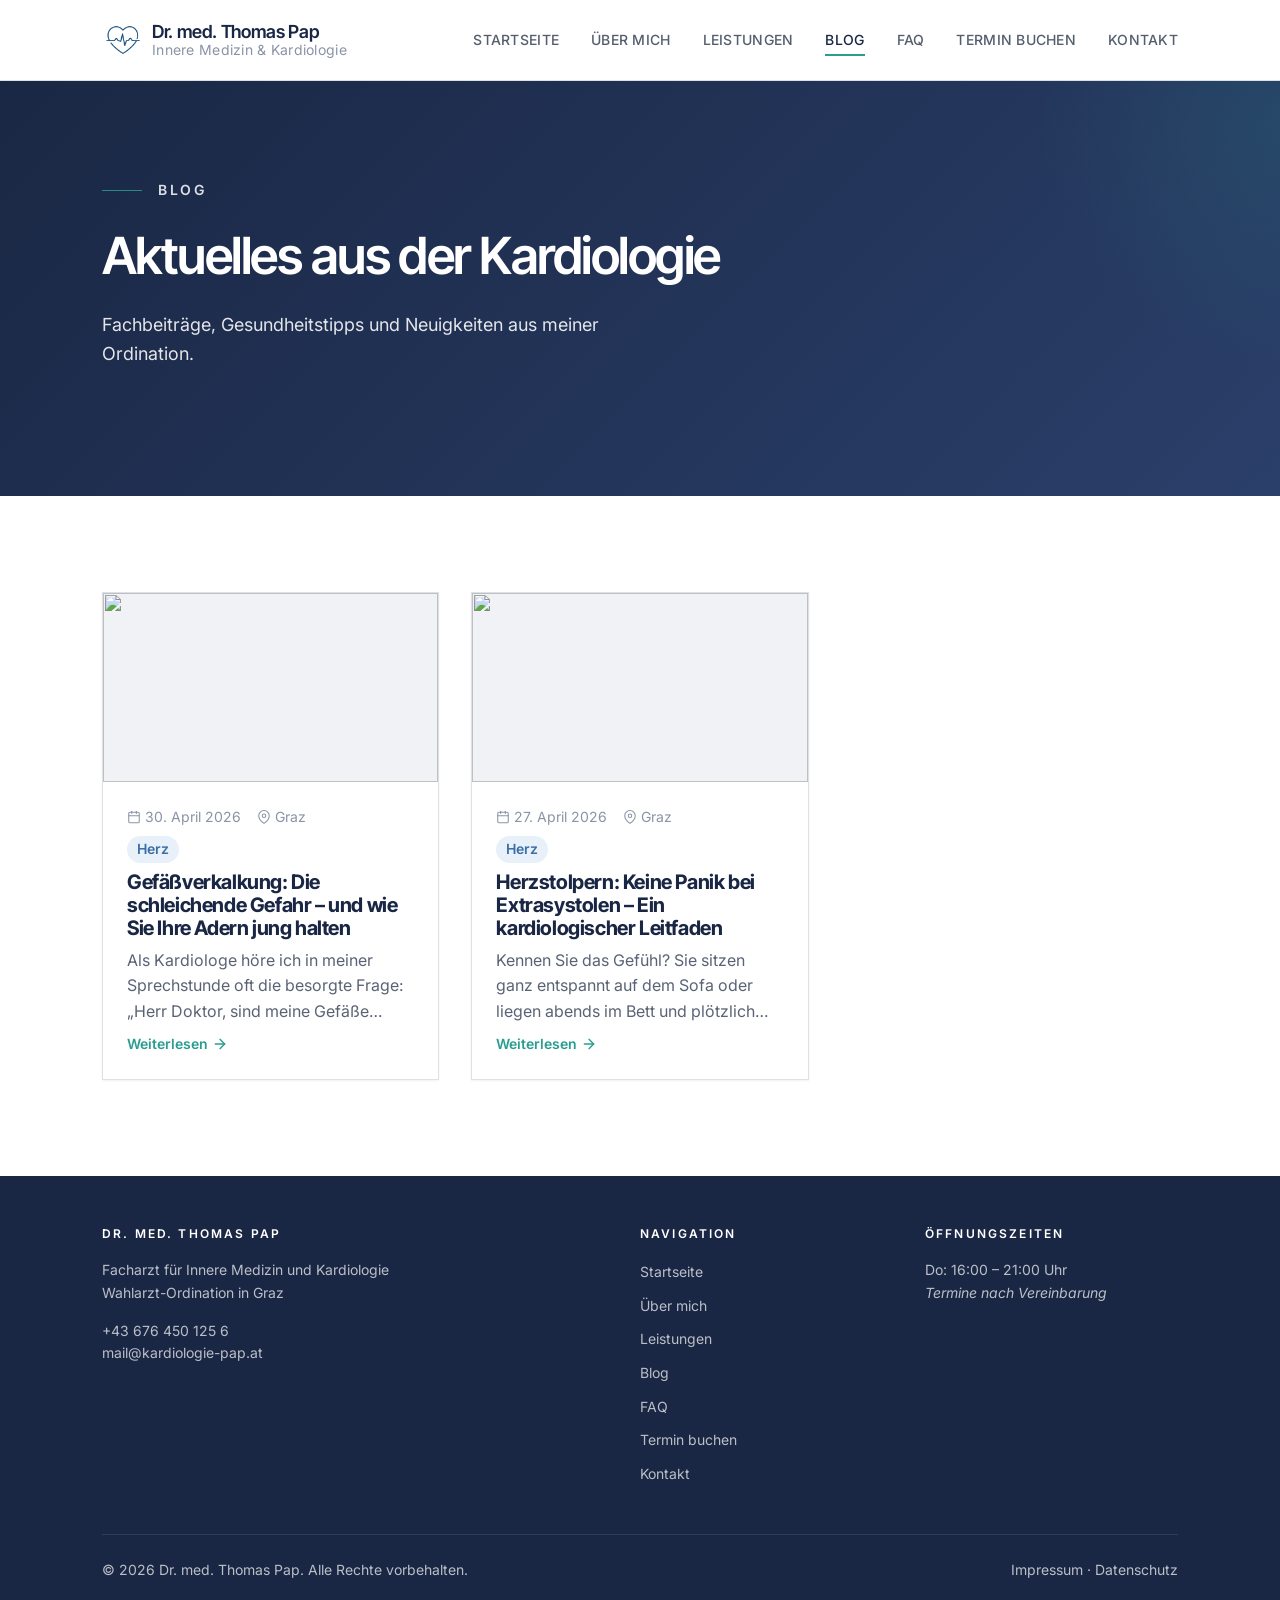
==== commit 50a6b3bd: "Redesign UI for upscale clientele and refresh photos - Switch typography to Inter / Inter Tight with" ====
--- a/blog/index.html
+++ b/blog/index.html
@@ -22,7 +22,7 @@
   <link rel="icon" href="/favicon.ico" type="image/x-icon">
   <link rel="preconnect" href="https://fonts.googleapis.com">
   <link rel="preconnect" href="https://fonts.gstatic.com" crossorigin>
-  <link href="https://fonts.googleapis.com/css2?family=Merriweather:wght@700&family=Source+Sans+3:wght@400;500;600;700&display=swap" rel="stylesheet">
+  <link href="https://fonts.googleapis.com/css2?family=Inter:wght@400;500;600;700&family=Inter+Tight:wght@500;600;700&display=swap" rel="stylesheet">
   <link rel="stylesheet" href="/style.css">
 
   <style>
--- a/style.css
+++ b/style.css
@@ -24,8 +24,8 @@
   --clr-danger: #c0392b;
 
   /* Typography */
-  --ff-heading: 'Merriweather', Georgia, 'Times New Roman', serif;
-  --ff-body: 'Source Sans 3', 'Segoe UI', Roboto, Helvetica, Arial, sans-serif;
+  --ff-heading: 'Inter Tight', 'Helvetica Neue', Arial, sans-serif;
+  --ff-body: 'Inter', 'Helvetica Neue', Arial, sans-serif;
   --fs-base: 1rem;
   --fs-sm: 0.875rem;
   --fs-lg: 1.125rem;
@@ -33,14 +33,18 @@
   --fs-2xl: 1.5rem;
   --fs-3xl: 2rem;
   --fs-4xl: 2.5rem;
-  --fs-hero: 2.75rem;
+  --fs-hero: 3rem;
   --fw-normal: 400;
   --fw-medium: 500;
   --fw-semibold: 600;
   --fw-bold: 700;
-  --lh-tight: 1.3;
+  --lh-tight: 1.15;
+  --lh-snug: 1.35;
   --lh-normal: 1.6;
-  --lh-loose: 1.8;
+  --lh-loose: 1.75;
+  --tracking-tight: -0.02em;
+  --tracking-tighter: -0.03em;
+  --tracking-wide: 0.08em;
 
   /* Spacing */
   --sp-xs: 0.25rem;
@@ -55,16 +59,20 @@
   /* Layout */
   --max-width: 1140px;
   --max-width-narrow: 780px;
-  --border-radius: 6px;
-  --border-radius-lg: 12px;
-
-  /* Shadows */
-  --shadow-sm: 0 1px 3px rgba(26, 39, 68, 0.08);
-  --shadow-md: 0 4px 12px rgba(26, 39, 68, 0.1);
-  --shadow-lg: 0 8px 30px rgba(26, 39, 68, 0.12);
+  --border-radius: 0;
+  --border-radius-lg: 0;
+
+  /* Shadows — restrained, premium */
+  --shadow-sm: 0 1px 2px rgba(26, 39, 68, 0.06);
+  --shadow-md: 0 2px 8px rgba(26, 39, 68, 0.08);
+  --shadow-lg: 0 12px 40px rgba(26, 39, 68, 0.10);
 
   /* Transitions */
   --transition: 0.25s ease;
+  --transition-slow: 0.4s ease;
+
+  /* Layout extras */
+  --header-height: 60px;
 }
 
 /* --- Reset & Base --- */
@@ -115,14 +123,15 @@
 
 h1, h2, h3, h4, h5, h6 {
   font-family: var(--ff-heading);
-  font-weight: var(--fw-bold);
+  font-weight: var(--fw-semibold);
   line-height: var(--lh-tight);
+  letter-spacing: var(--tracking-tight);
   color: var(--clr-navy);
 }
 
-h1 { font-size: var(--fs-3xl); }
-h2 { font-size: var(--fs-2xl); }
-h3 { font-size: var(--fs-xl); }
+h1 { font-size: var(--fs-3xl); letter-spacing: var(--tracking-tighter); font-weight: var(--fw-bold); }
+h2 { font-size: var(--fs-2xl); letter-spacing: var(--tracking-tight); font-weight: var(--fw-semibold); }
+h3 { font-size: var(--fs-xl); letter-spacing: var(--tracking-tight); font-weight: var(--fw-semibold); }
 
 p + p {
   margin-top: var(--sp-md);
@@ -142,7 +151,6 @@
   background: var(--clr-navy);
   color: var(--clr-white);
   padding: var(--sp-sm) var(--sp-md);
-  border-radius: var(--border-radius);
   z-index: 1000;
   font-weight: var(--fw-semibold);
 }
@@ -169,24 +177,22 @@
   align-items: center;
   justify-content: center;
   gap: var(--sp-sm);
-  padding: 0.8em 1.8em;
+  padding: 0.95em 2.2em;
   font-family: var(--ff-body);
-  font-size: var(--fs-base);
-  font-weight: var(--fw-semibold);
+  font-size: var(--fs-sm);
+  font-weight: var(--fw-semibold);
+  letter-spacing: 0.08em;
+  text-transform: uppercase;
   line-height: 1;
-  border: 2px solid transparent;
-  border-radius: var(--border-radius);
+  border: 1px solid transparent;
+  border-radius: 0;
   cursor: pointer;
-  transition: background-color var(--transition), color var(--transition), border-color var(--transition), transform var(--transition);
+  transition: background-color var(--transition), color var(--transition), border-color var(--transition);
   text-align: center;
 }
 
-.btn:hover {
-  transform: translateY(-1px);
-}
-
 .btn:active {
-  transform: translateY(0);
+  transform: translateY(1px);
 }
 
 .btn--primary {
@@ -227,8 +233,8 @@
 }
 
 .btn--lg {
-  padding: 1em 2.4em;
-  font-size: var(--fs-lg);
+  padding: 1.15em 2.8em;
+  font-size: var(--fs-base);
 }
 
 /* --- Header / Navigation --- */
@@ -238,18 +244,56 @@
   z-index: 100;
   background-color: var(--clr-white);
   border-bottom: 1px solid var(--clr-gray-200);
-  transition: box-shadow var(--transition);
+  transition: background-color var(--transition), box-shadow var(--transition), border-color var(--transition);
 }
 
 .site-header.scrolled {
   box-shadow: var(--shadow-md);
 }
 
+/* Transparent variant — used on pages with full-bleed hero */
+.body--has-hero .site-header {
+  position: fixed;
+  inset: 0 0 auto 0;
+  background-color: transparent;
+  border-bottom-color: transparent;
+}
+
+.body--has-hero .site-header.scrolled {
+  background-color: var(--clr-white);
+  border-bottom-color: var(--clr-gray-200);
+  box-shadow: var(--shadow-md);
+}
+
+/* Light text on transparent header */
+.body--has-hero .site-header:not(.scrolled) .logo__name,
+.body--has-hero .site-header:not(.scrolled) .main-nav__link {
+  color: var(--clr-white);
+}
+
+.body--has-hero .site-header:not(.scrolled) .logo__subtitle {
+  color: rgba(255, 255, 255, 0.75);
+}
+
+.body--has-hero .site-header:not(.scrolled) .main-nav__link:hover,
+.body--has-hero .site-header:not(.scrolled) .main-nav__link:focus-visible,
+.body--has-hero .site-header:not(.scrolled) .main-nav__link--active {
+  color: var(--clr-white);
+}
+
+.body--has-hero .site-header:not(.scrolled) .main-nav__link::after {
+  background-color: var(--clr-white);
+}
+
+.body--has-hero .site-header:not(.scrolled) .burger__line {
+  background-color: var(--clr-white);
+}
+
 .site-header .container {
   display: flex;
   align-items: center;
   justify-content: space-between;
-  height: 70px;
+  height: var(--header-height);
 }
 
 .logo {
@@ -258,14 +302,20 @@
   gap: var(--sp-sm);
   text-decoration: none;
   line-height: 1.2;
+  min-width: 0;
 }
 
 .logo__img {
-  width: 42px;
-  height: 42px;
-  border-radius: 6px;
+  width: 36px;
+  height: 36px;
+  border-radius: 0;
   object-fit: contain;
   flex-shrink: 0;
+  transition: filter var(--transition);
+}
+
+.body--has-hero .site-header:not(.scrolled) .logo__img {
+  filter: brightness(0) invert(1);
 }
 
 .logo__text {
@@ -275,15 +325,29 @@
 
 .logo__name {
   font-family: var(--ff-heading);
-  font-size: var(--fs-lg);
-  font-weight: var(--fw-bold);
+  font-size: var(--fs-base);
+  font-weight: var(--fw-semibold);
+  letter-spacing: var(--tracking-tight);
   color: var(--clr-navy);
+  transition: color var(--transition);
+  white-space: nowrap;
+  overflow: hidden;
+  text-overflow: ellipsis;
 }
 
 .logo__subtitle {
-  font-size: var(--fs-sm);
+  display: none;
+  font-size: 0.75rem;
   color: var(--clr-gray-400);
   font-weight: var(--fw-normal);
+  letter-spacing: 0.02em;
+  transition: color var(--transition);
+}
+
+@media (min-width: 600px) {
+  .logo__img { width: 42px; height: 42px; }
+  .logo__name { font-size: var(--fs-lg); }
+  .logo__subtitle { display: block; font-size: var(--fs-sm); }
 }
 
 /* Desktop Nav */
@@ -293,8 +357,10 @@
 }
 
 .main-nav__link {
-  font-size: var(--fs-base);
+  font-size: var(--fs-sm);
   font-weight: var(--fw-medium);
+  letter-spacing: 0.02em;
+  text-transform: uppercase;
   color: var(--clr-gray-600);
   padding: var(--sp-sm) 0;
   position: relative;
@@ -330,13 +396,14 @@
   flex-direction: column;
   justify-content: center;
   gap: 5px;
-  width: 30px;
-  height: 30px;
+  width: 44px;
+  height: 44px;
+  padding: 12px 11px;
   background: none;
   border: none;
   cursor: pointer;
-  padding: 0;
   z-index: 110;
+  flex-shrink: 0;
 }
 
 .burger__line {
@@ -390,7 +457,8 @@
   font-family: var(--ff-heading);
   font-size: var(--fs-2xl);
   color: var(--clr-white);
-  font-weight: var(--fw-bold);
+  font-weight: var(--fw-semibold);
+  letter-spacing: var(--tracking-tight);
   transition: color var(--transition);
 }
 
@@ -447,7 +515,8 @@
 .hero__video-overlay {
   position: absolute;
   inset: 0;
-  background: linear-gradient(135deg, rgba(26, 39, 68, 0.82) 0%, rgba(42, 63, 106, 0.72) 100%);
+  background:
+    linear-gradient(180deg, rgba(13, 22, 42, 0.55) 0%, rgba(13, 22, 42, 0.35) 40%, rgba(13, 22, 42, 0.65) 100%);
 }
 
 /* Fallback image for mobile / no-video */
@@ -462,13 +531,15 @@
   width: 100%;
   height: 100%;
   object-fit: cover;
+  filter: blur(14px);
+  transform: scale(1.08);
 }
 
 .hero__fallback-img::after {
   content: '';
   position: absolute;
   inset: 0;
-  background: linear-gradient(135deg, rgba(26, 39, 68, 0.85) 0%, rgba(42, 63, 106, 0.75) 100%);
+  background: linear-gradient(180deg, rgba(13, 22, 42, 0.55) 0%, rgba(13, 22, 42, 0.4) 40%, rgba(13, 22, 42, 0.7) 100%);
 }
 
 .hero__content {
@@ -479,25 +550,54 @@
 
 .hero__overline {
   display: inline-block;
-  font-size: var(--fs-sm);
+  font-size: 0.7rem;
   font-weight: var(--fw-semibold);
   text-transform: uppercase;
-  letter-spacing: 0.1em;
-  color: var(--clr-accent);
+  letter-spacing: 0.16em;
+  color: var(--clr-white);
+  opacity: 0.85;
   margin-bottom: var(--sp-md);
+  position: relative;
+  padding-left: 36px;
+}
+
+.hero__overline::before {
+  content: '';
+  position: absolute;
+  left: 0;
+  top: 50%;
+  width: 24px;
+  height: 1px;
+  background: var(--clr-accent);
 }
 
 .hero__title {
-  font-size: var(--fs-3xl);
-  color: var(--clr-white);
+  font-size: 1.75rem;
+  color: var(--clr-white);
+  margin-bottom: var(--sp-md);
+  letter-spacing: var(--tracking-tighter);
+  font-weight: var(--fw-semibold);
+  line-height: 1.2;
+}
+
+.hero__text {
+  font-size: var(--fs-base);
+  line-height: var(--lh-normal);
+  color: rgba(255, 255, 255, 0.88);
   margin-bottom: var(--sp-lg);
-}
-
-.hero__text {
-  font-size: var(--fs-lg);
-  line-height: var(--lh-loose);
-  color: rgba(255, 255, 255, 0.85);
-  margin-bottom: var(--sp-xl);
+  max-width: 560px;
+}
+
+@media (min-width: 600px) {
+  .hero__overline {
+    font-size: var(--fs-sm);
+    letter-spacing: 0.18em;
+    padding-left: 56px;
+    margin-bottom: var(--sp-lg);
+  }
+  .hero__overline::before { width: 40px; }
+  .hero__title { font-size: var(--fs-3xl); margin-bottom: var(--sp-lg); }
+  .hero__text { font-size: var(--fs-lg); margin-bottom: var(--sp-xl); }
 }
 
 .hero__actions {
@@ -515,23 +615,47 @@
   background-color: var(--clr-offwhite);
 }
 
+.section__overline {
+  display: inline-block;
+  font-size: 0.7rem;
+  font-weight: var(--fw-semibold);
+  text-transform: uppercase;
+  letter-spacing: 0.18em;
+  color: var(--clr-accent);
+  margin-bottom: var(--sp-md);
+  position: relative;
+  padding-left: 32px;
+}
+
+.section__overline::before {
+  content: '';
+  position: absolute;
+  left: 0;
+  top: 50%;
+  width: 20px;
+  height: 1px;
+  background: var(--clr-accent);
+}
+
+@media (min-width: 600px) {
+  .section__overline {
+    font-size: 0.75rem;
+    letter-spacing: 0.22em;
+    padding-left: 48px;
+  }
+  .section__overline::before { width: 32px; }
+}
+
 .section__header {
   text-align: center;
-  margin-bottom: var(--sp-2xl);
-}
-
-.section__overline {
-  display: block;
-  font-size: var(--fs-sm);
-  font-weight: var(--fw-semibold);
-  text-transform: uppercase;
-  letter-spacing: 0.08em;
-  color: var(--clr-accent);
-  margin-bottom: var(--sp-sm);
+  margin-bottom: var(--sp-3xl);
 }
 
 .section__title {
   margin-bottom: var(--sp-md);
+  font-size: var(--fs-3xl);
+  letter-spacing: var(--tracking-tighter);
+  font-weight: var(--fw-semibold);
 }
 
 .section__subtitle {
@@ -569,9 +693,8 @@
   gap: var(--sp-md);
   padding: var(--sp-lg);
   background: var(--clr-white);
-  border-radius: var(--border-radius-lg);
-  box-shadow: var(--shadow-sm);
-  border-left: 3px solid var(--clr-accent);
+  border: 1px solid var(--clr-gray-200);
+  border-left: 2px solid var(--clr-accent);
 }
 
 .highlight-item__icon {
@@ -582,7 +705,6 @@
   align-items: center;
   justify-content: center;
   background: var(--clr-blue-light);
-  border-radius: 50%;
 }
 
 .highlight-item__icon svg {
@@ -616,35 +738,48 @@
 
 .service-card {
   background: var(--clr-white);
-  border-radius: var(--border-radius-lg);
   padding: var(--sp-xl);
-  box-shadow: var(--shadow-sm);
-  transition: box-shadow var(--transition), transform var(--transition);
+  transition: border-color var(--transition), transform var(--transition);
   border: 1px solid var(--clr-gray-200);
+  position: relative;
+}
+
+.service-card::before {
+  content: '';
+  position: absolute;
+  top: 0;
+  left: 0;
+  width: 0;
+  height: 2px;
+  background: var(--clr-accent);
+  transition: width var(--transition-slow);
 }
 
 .service-card:hover {
-  box-shadow: var(--shadow-md);
-  transform: translateY(-2px);
+  border-color: var(--clr-navy);
+}
+
+.service-card:hover::before {
+  width: 100%;
 }
 
 .service-card__icon {
-  width: 52px;
-  height: 52px;
+  width: 48px;
+  height: 48px;
   display: flex;
   align-items: center;
   justify-content: center;
-  background: var(--clr-blue-light);
-  border-radius: var(--border-radius-lg);
-  margin-bottom: var(--sp-md);
+  background: transparent;
+  margin-bottom: var(--sp-lg);
+  padding: 0;
 }
 
 .service-card__icon svg {
-  width: 26px;
-  height: 26px;
-  stroke: var(--clr-navy);
+  width: 36px;
+  height: 36px;
+  stroke: var(--clr-accent);
   fill: none;
-  stroke-width: 1.8;
+  stroke-width: 1.4;
   stroke-linecap: round;
   stroke-linejoin: round;
 }
@@ -654,7 +789,6 @@
   width: 100%;
   aspect-ratio: 4 / 3;
   background: var(--clr-gray-100);
-  border-radius: var(--border-radius-lg);
   overflow: hidden;
   position: relative;
 }
@@ -676,8 +810,9 @@
 
 .service-card__title {
   font-size: var(--fs-lg);
-  font-family: var(--ff-body);
-  font-weight: var(--fw-bold);
+  font-family: var(--ff-heading);
+  font-weight: var(--fw-semibold);
+  letter-spacing: var(--tracking-tight);
   margin-bottom: var(--sp-sm);
 }
 
@@ -689,10 +824,10 @@
 
 /* --- Wahlarzt Info Banner --- */
 .info-banner {
-  background: linear-gradient(135deg, var(--clr-blue-light) 0%, var(--clr-gray-100) 100%);
-  border-radius: var(--border-radius-lg);
-  padding: var(--sp-xl);
+  background: var(--clr-offwhite);
+  padding: var(--sp-2xl);
   border: 1px solid var(--clr-gray-200);
+  border-top: 2px solid var(--clr-accent);
 }
 
 .info-banner__title {
@@ -714,10 +849,26 @@
 
 /* --- CTA Section --- */
 .cta-section {
-  background: linear-gradient(135deg, var(--clr-navy) 0%, var(--clr-navy-light) 100%);
+  background-color: var(--clr-navy);
   color: var(--clr-white);
   text-align: center;
-  padding: var(--sp-3xl) 0;
+  padding: var(--sp-4xl) 0;
+  position: relative;
+  overflow: hidden;
+}
+
+.cta-section::before {
+  content: '';
+  position: absolute;
+  inset: 0;
+  background:
+    radial-gradient(ellipse at 20% 0%, rgba(58, 110, 165, 0.25), transparent 60%),
+    radial-gradient(ellipse at 80% 100%, rgba(42, 157, 143, 0.18), transparent 55%);
+  pointer-events: none;
+}
+
+.cta-section > .container {
+  position: relative;
 }
 
 .cta-section__title {
@@ -748,8 +899,10 @@
 
 .footer__heading {
   font-family: var(--ff-body);
-  font-size: var(--fs-base);
-  font-weight: var(--fw-semibold);
+  font-size: 0.75rem;
+  font-weight: var(--fw-semibold);
+  letter-spacing: 0.18em;
+  text-transform: uppercase;
   color: var(--clr-white);
   margin-bottom: var(--sp-md);
 }
@@ -800,6 +953,52 @@
 
 .footer__bottom a:hover {
   color: var(--clr-accent);
+}
+
+/* --- Mobile collapsible body (added via JS) --- */
+.collapsible-mobile {
+  border-top: 1px solid var(--clr-gray-200);
+  padding-top: var(--sp-md);
+  margin-top: var(--sp-md);
+}
+
+.collapsible-mobile > summary {
+  cursor: pointer;
+  list-style: none;
+  display: flex;
+  align-items: center;
+  justify-content: space-between;
+  font-family: var(--ff-body);
+  font-size: 0.75rem;
+  font-weight: var(--fw-semibold);
+  letter-spacing: 0.12em;
+  text-transform: uppercase;
+  color: var(--clr-accent);
+  padding: var(--sp-xs) 0;
+}
+
+.collapsible-mobile > summary::-webkit-details-marker { display: none; }
+
+.collapsible-mobile > summary::after {
+  content: '';
+  width: 12px;
+  height: 12px;
+  border-right: 1.5px solid currentColor;
+  border-bottom: 1.5px solid currentColor;
+  transform: rotate(45deg) translate(-2px, -2px);
+  transition: transform var(--transition);
+}
+
+.collapsible-mobile[open] > summary::after {
+  transform: rotate(-135deg) translate(-2px, -2px);
+}
+
+.collapsible-mobile[open] > summary {
+  margin-bottom: var(--sp-md);
+}
+
+.collapsible-mobile > p + p {
+  margin-top: var(--sp-md);
 }
 
 /* --- Utility Classes --- */
@@ -822,6 +1021,8 @@
 
 /* Tablet (≥600px) */
 @media (min-width: 600px) {
+  :root { --header-height: 80px; }
+
   h1 { font-size: var(--fs-4xl); }
   h2 { font-size: var(--fs-3xl); }
 
@@ -854,7 +1055,7 @@
   }
 
   .hero--video {
-    min-height: 600px;
+    min-height: 100vh;
     padding: var(--sp-4xl) 0;
   }
 
@@ -864,6 +1065,15 @@
 
   .hero--video .hero__fallback-img {
     display: none;
+  }
+
+  /* Slow connection: skip video, show blurred fallback even on desktop */
+  .slow-net .hero--video .hero__video-wrap {
+    display: none;
+  }
+
+  .slow-net .hero--video .hero__fallback-img {
+    display: block;
   }
 
   .main-nav__list {
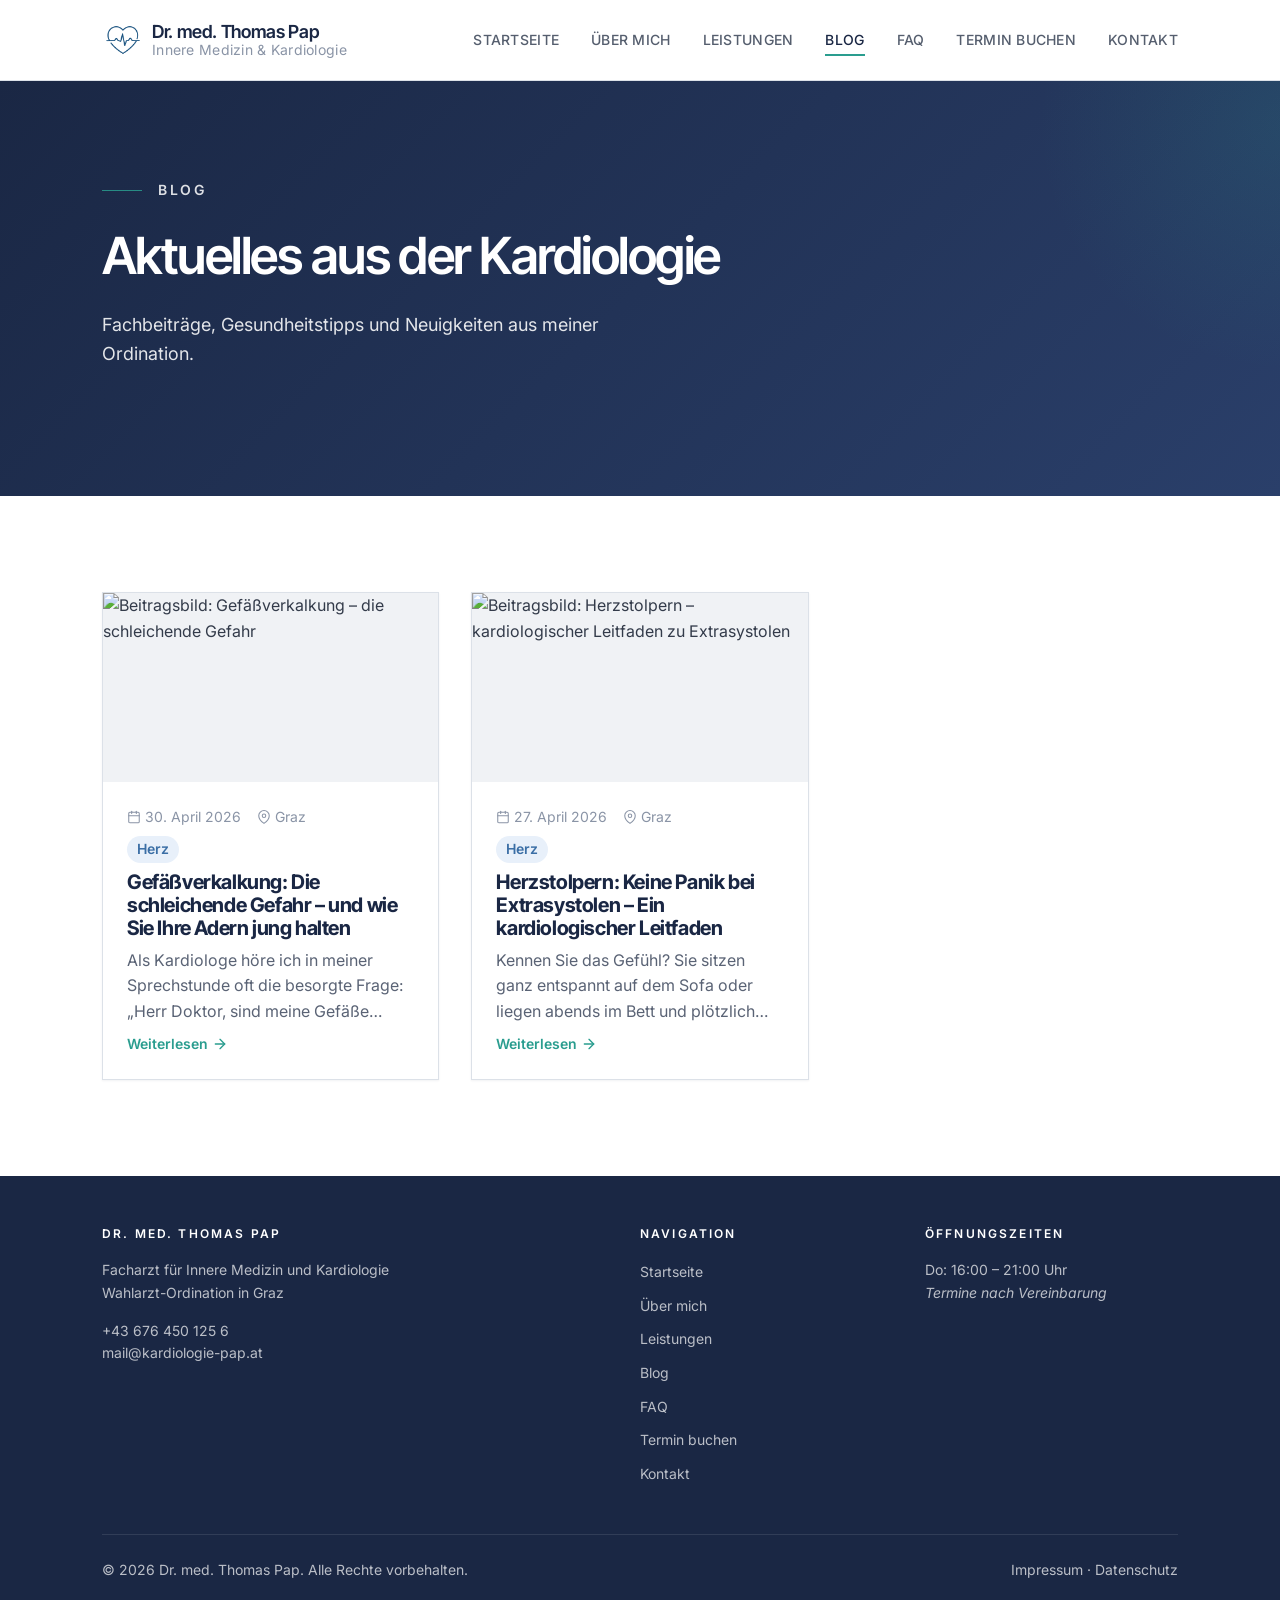
==== commit f50b21f1: "A11y: descriptive alt text on every img tag - Logo (15× across pages and 404): "Logo Dr. med. Thomas" ====
--- a/blog/index.html
+++ b/blog/index.html
@@ -17,9 +17,26 @@
   <meta property="og:url" content="https://www.kardiologie-pap.at/blog/">
   <meta property="og:locale" content="de_AT">
   <meta property="og:site_name" content="Dr. med. Thomas Pap">
+  <meta property="og:image" content="https://www.kardiologie-pap.at/img/photos/empfangsbereich-ordination.jpg">
+  <meta property="og:image:type" content="image/jpeg">
+  <meta property="og:image:width" content="2102">
+  <meta property="og:image:height" content="1402">
+  <meta property="og:image:alt" content="Empfangsbereich der kardiologischen Ordination Dr. Thomas Pap in Graz">
+  <!-- Twitter Card -->
+  <meta name="twitter:card" content="summary_large_image">
+  <meta name="twitter:title" content="Blog – Dr. med. Thomas Pap | Kardiologe in Graz">
+  <meta name="twitter:description" content="Aktuelles aus der Kardiologie: Fachbeiträge, Gesundheitstipps und Neuigkeiten aus der Ordination von Dr. med. Thomas Pap in Graz.">
+  <meta name="twitter:image" content="https://www.kardiologie-pap.at/img/photos/empfangsbereich-ordination.jpg">
 
 
   <link rel="icon" href="/favicon.ico" type="image/x-icon">
+  <link rel="apple-touch-icon" sizes="180x180" href="/img/icons/logo.png">
+  <meta name="theme-color" content="#1a2744">
+  <meta name="copyright" content="Dr. med. Thomas Pap">
+  <meta name="audience" content="Patientinnen und Patienten in Graz und Steiermark">
+  <meta name="page-topic" content="Kardiologie, Innere Medizin, Wahlarzt-Ordination">
+  <meta name="revisit-after" content="14 days">
+  <meta http-equiv="expires" content="14 days">
   <link rel="preconnect" href="https://fonts.googleapis.com">
   <link rel="preconnect" href="https://fonts.gstatic.com" crossorigin>
   <link href="https://fonts.googleapis.com/css2?family=Inter:wght@400;500;600;700&family=Inter+Tight:wght@500;600;700&display=swap" rel="stylesheet">
@@ -152,6 +169,18 @@
       .blog-grid { grid-template-columns: repeat(3, 1fr); }
     }
   </style>
+
+  <!-- Structured Data: BreadcrumbList -->
+  <script type="application/ld+json">
+  {
+    "@context": "https://schema.org",
+    "@type": "BreadcrumbList",
+    "itemListElement": [
+      { "@type": "ListItem", "position": 1, "name": "Startseite", "item": "https://www.kardiologie-pap.at/" },
+      { "@type": "ListItem", "position": 2, "name": "Blog", "item": "https://www.kardiologie-pap.at/blog/" }
+    ]
+  }
+  </script>
 </head>
 <body>
 
@@ -160,7 +189,7 @@
   <header class="site-header" role="banner">
     <div class="container">
       <a href="/" class="logo" aria-label="Zur Startseite von Dr. med. Thomas Pap">
-        <img src="/img/icons/logo.png" alt="" class="logo__img" width="42" height="42">
+        <img src="/img/icons/logo.png" alt="Logo Dr. med. Thomas Pap – Kardiologie Graz" class="logo__img" width="42" height="42">
         <span class="logo__text">
           <span class="logo__name">Dr. med. Thomas Pap</span>
           <span class="logo__subtitle">Innere Medizin &amp; Kardiologie</span>
@@ -215,7 +244,7 @@
         <h2 id="blog-listing-title" class="sr-only">Alle Beiträge</h2>
         <div class="blog-grid">
           <a href="/blog/gefaessverkalkung-die-schleichende-gefahr-und-wie-sie-ihre-adern-jung-halten/" class="blog-card" aria-label="Gefäßverkalkung: Die schleichende Gefahr – und wie Sie Ihre Adern jung halten">
-            <div class="blog-card__thumb"><img src="https://images.ctfassets.net/6sdconw1l4gr/7nNPkNC2DsOHUejgGKo9J9/19fb65e7c8d4712c5607fc80df3ca9a5/Bildschirmfoto_2026-04-07_um_18.14.18.png?w=600&amp;h=338&amp;fit=fill&amp;q=80" alt="" loading="lazy"></div>
+            <div class="blog-card__thumb"><img src="https://images.ctfassets.net/6sdconw1l4gr/7nNPkNC2DsOHUejgGKo9J9/19fb65e7c8d4712c5607fc80df3ca9a5/Bildschirmfoto_2026-04-07_um_18.14.18.png?w=600&amp;h=338&amp;fit=fill&amp;q=80" alt="Beitragsbild: Gefäßverkalkung – die schleichende Gefahr" loading="lazy"></div>
             <div class="blog-card__body">
               <div class="blog-card__meta">
                 <span><svg viewBox="0 0 24 24" xmlns="http://www.w3.org/2000/svg"><rect x="3" y="4" width="18" height="18" rx="2" ry="2"/><line x1="16" y1="2" x2="16" y2="6"/><line x1="8" y1="2" x2="8" y2="6"/><line x1="3" y1="10" x2="21" y2="10"/></svg> 30. April 2026</span>
@@ -229,7 +258,7 @@
           </a>
 
           <a href="/blog/herzstolpern-keine-panik-bei-extrasystolen-ein-kardiologischer-leitfaden/" class="blog-card" aria-label="Herzstolpern: Keine Panik bei Extrasystolen – Ein kardiologischer Leitfaden">
-            <div class="blog-card__thumb"><img src="https://images.ctfassets.net/6sdconw1l4gr/7Fhcdj0v82UOC1ypyKiWtR/5c0480b1bed5fb005dbb549a1f64c966/Bildschirmfoto_2026-04-07_um_18.13.57.png?w=600&amp;h=338&amp;fit=fill&amp;q=80" alt="" loading="lazy"></div>
+            <div class="blog-card__thumb"><img src="https://images.ctfassets.net/6sdconw1l4gr/7Fhcdj0v82UOC1ypyKiWtR/5c0480b1bed5fb005dbb549a1f64c966/Bildschirmfoto_2026-04-07_um_18.13.57.png?w=600&amp;h=338&amp;fit=fill&amp;q=80" alt="Beitragsbild: Herzstolpern – kardiologischer Leitfaden zu Extrasystolen" loading="lazy"></div>
             <div class="blog-card__body">
               <div class="blog-card__meta">
                 <span><svg viewBox="0 0 24 24" xmlns="http://www.w3.org/2000/svg"><rect x="3" y="4" width="18" height="18" rx="2" ry="2"/><line x1="16" y1="2" x2="16" y2="6"/><line x1="8" y1="2" x2="8" y2="6"/><line x1="3" y1="10" x2="21" y2="10"/></svg> 27. April 2026</span>
